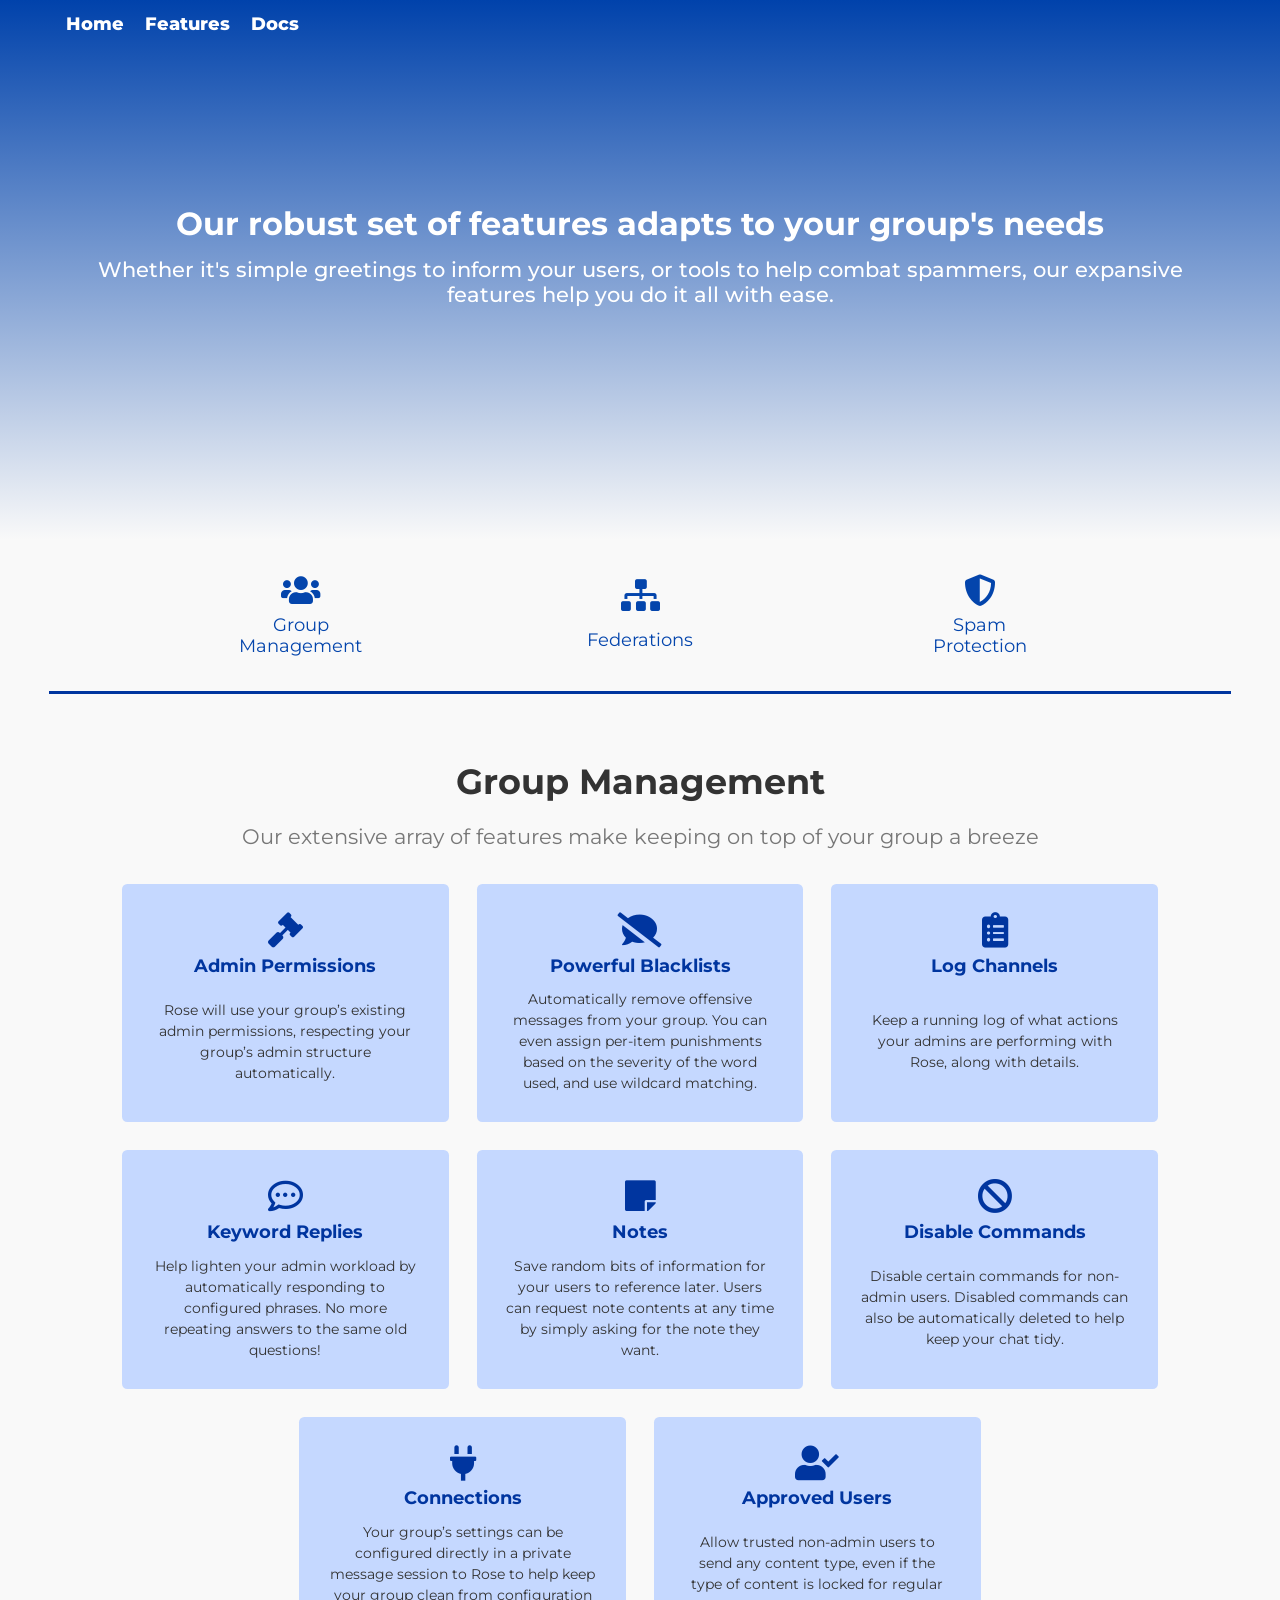
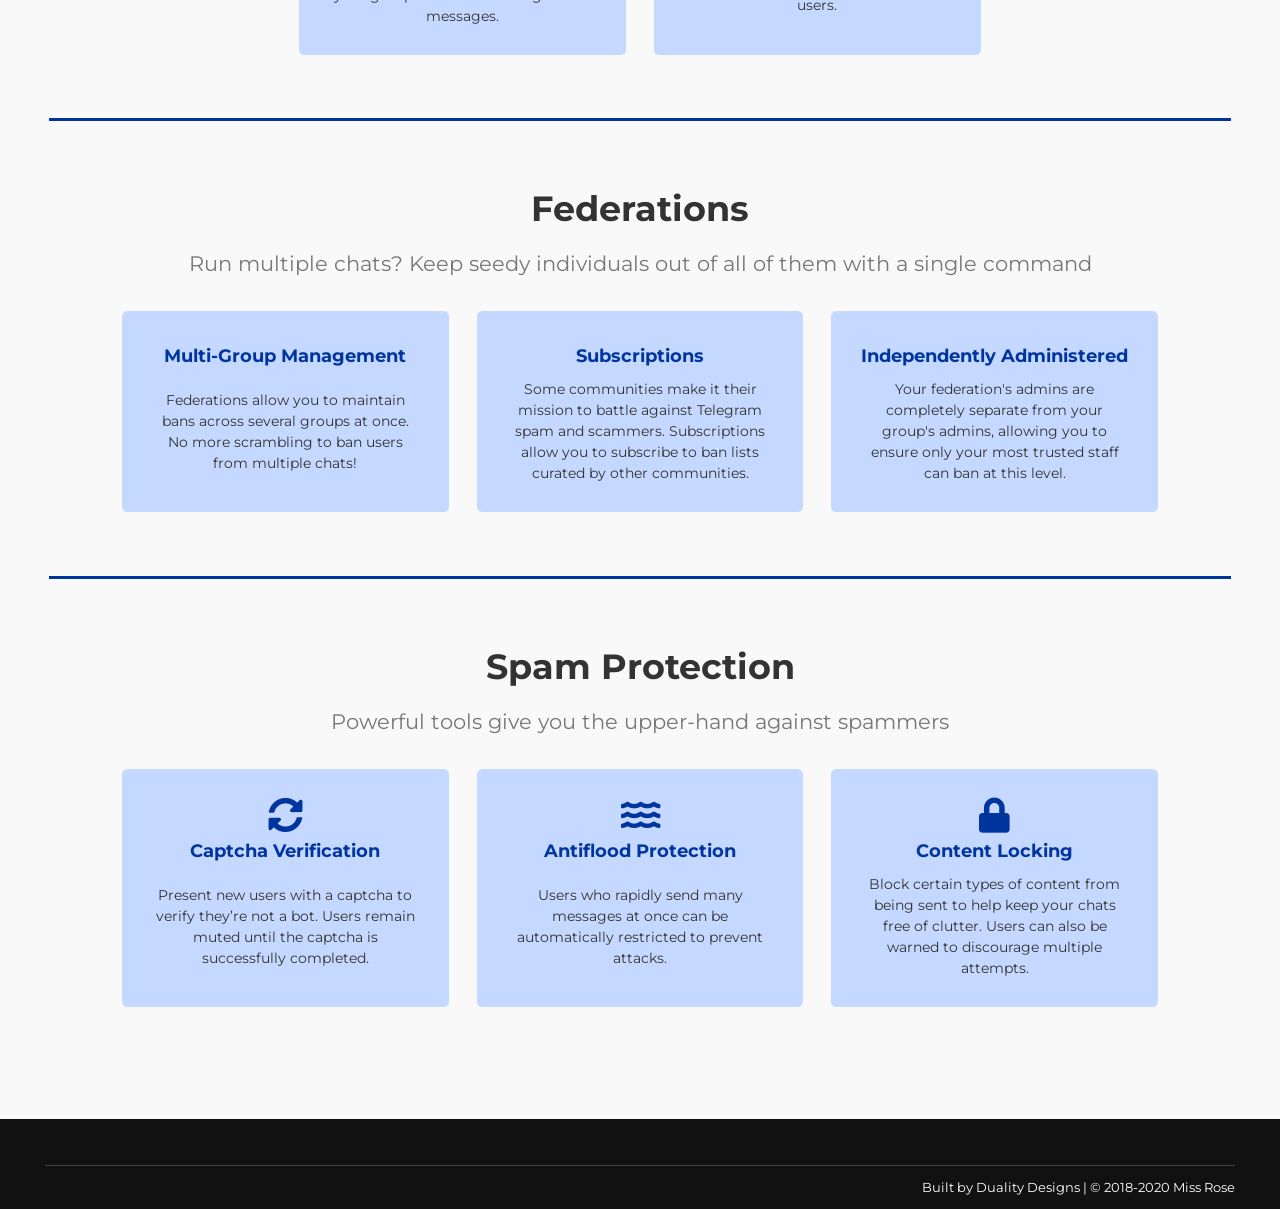
==== features/index.html @ efb929ed "Create index.html" ====
<!DOCTYPE html>
<html lang="en-us"><head>
    <meta charset="UTF-8">
    <meta name="generator" content="Hugo 0.62.2">
    <meta name="build-date" content="2020-01-05T18:57:23Z">
    <meta name="viewport" content="width=device-width, initial-scale=1.0">
    <link href="https://fonts.googleapis.com/css2?family=Montserrat:wght@300;400;500;600&display=swap" rel="stylesheet">
    <link href="https://fonts.googleapis.com/css2?family=Roboto&display=swap" rel="stylesheet"> 
    <link href="https://fonts.googleapis.com/css2?family=Raleway&display=swap" rel="stylesheet">
    <link rel="icon" type="image/x-icon" href="/favicon.ico">
    <link rel="stylesheet" href="/css/style.css">
    <link rel="stylesheet" href="/css/objective.css">
    <link rel="stylesheet" href="/css/iphonex.css">
    <link rel="stylesheet" href="https://cdnjs.cloudflare.com/ajax/libs/font-awesome/5.10.2/css/all.min.css">
    <title>Features - Miss Rose</title>
</head><body><header class="site-header">
    <div class="container">
        <nav class="navbar">
            <div class="nav-logo">
                <img src="/img/logo/rose_logo.png" alt="">
            </div>
            <div class="nav-btn">
                <span></span>
                <span></span>
                <span></span>
            </div>
            <div class="nav-links collapsed">
                <ul class="nav-menu">
                    
                    <li><a href="/">Home</a></li>
                    
                    <li><a href="/features">Features</a></li>
                    
                    <li><a href="/guide">Docs</a></li>
                    
                    
                </ul>
            </div>
        </nav>
    </div>
</header>
<main>

    <section class="splash-area-features">
    <div class="row">
        <div class="container splash-area-features-text">
            <h1 class="splash-title-features">Our robust set of features adapts to your group's needs</h1>
            <h4 class="splash-desc-features">Whether it's simple greetings to inform your users, or tools to help combat
                spammers, our expansive features help you do it all with ease.</h4>
        </div>
    </div>
</section>
<nav class="feature-menu">
    <div class="container row justify-evenly align-stretch">
        <a href="#feature-1"><div class="feature-menu-entry"><i class="fas fa-users"></i>
            <p>Group Management</p></div>
        </a>
        <a href="#feature-2"><div class="feature-menu-entry"><i class="fas fa-sitemap"></i>
            <p>Federations</p></div>
        </a>
        <a href="#feature-3"><div class="feature-menu-entry"><i class="fas fa-shield-alt"></i>
            <p>Spam Protection</p></div>
        </a>
        
    </div>
</nav>

    <section id="feature-1" class="feature-area">
    <div class="container">
        <h2>Group Management</h2>
        <h3>Our extensive array of features make keeping on top of your group a breeze</h3>
        <div class="feature-glider">
            <div class="glider-track" data-glide-el="track">
                <div class="glider-tiles row align-stretch">
                    <div class="col-3 my-1">
                        <div class="feature-card">
                            <div class="feature-card-title">
                                <i class="fas fa-gavel"></i>
                                <h4>Admin Permissions</h4>
                            </div>
                            <div class="feature-card-body">
                                <p>Rose will use your group’s existing admin permissions, respecting your group’s admin
                                    structure
                                    automatically.</p>
                            </div>
                        </div>
                    </div>
                    <div class="col-3 my-1">
                        <div class="feature-card">
                            <div class="feature-card-title">
                                <i class="fas fa-comment-slash"></i>
                                <h4>Powerful Blacklists</h4>
                            </div>
                            <div class="feature-card-body">
                                <p>Automatically remove offensive messages from your group. You can even assign per-item
                                    punishments
                                    based on the severity of the word used, and use wildcard matching.</p>
                            </div>
                        </div>
                    </div>
                    <div class="col-3 my-1">
                        <div class="feature-card">
                            <div class="feature-card-title">
                                <i class="fas fa-clipboard-list"></i>
                                <h4>Log Channels</h4>
                            </div>
                            <div class="feature-card-body">
                                <p>Keep a running log of what actions your admins are performing with Rose, along with
                                    details.</p>
                            </div>
                        </div>
                    </div>
                    <div class="col-3 my-1">
                        <div class="feature-card">
                            <div class="feature-card-title">
                                <i class="far fa-comment-dots"></i>
                                <h4>Keyword Replies</h4>
                            </div>
                            <div class="feature-card-body">
                                <p>Help lighten your admin workload by automatically responding to configured phrases.
                                    No
                                    more repeating
                                    answers to the same old questions!</p>
                            </div>
                        </div>
                    </div>
                    <div class="col-3 my-1">
                        <div class="feature-card">
                            <div class="feature-card-title">
                                <i class="fas fa-sticky-note"></i>
                                <h4>Notes</h4>
                            </div>
                            <div class="feature-card-body">
                                <p>Save random bits of information for your users to reference later. Users can request
                                    note
                                    contents at
                                    any time by simply asking for the note they want.</p>
                            </div>
                        </div>
                    </div>
                    <div class="col-3 my-1">
                        <div class="feature-card">
                            <div class="feature-card-title">
                                <i class="fas fa-ban"></i>
                                <h4>Disable Commands</h4>
                            </div>
                            <div class="feature-card-body">
                                <p>Disable certain commands for non-admin users. Disabled commands can also be
                                    automatically
                                    deleted to
                                    help keep your chat tidy.</p>
                            </div>
                        </div>
                    </div>
                    <div class="col-3 my-1">
                        <div class="feature-card">
                            <div class="feature-card-title">
                                <i class="fas fa-plug"></i>
                                <h4>Connections</h4>
                            </div>
                            <div class="feature-card-body">
                                <p>Your group’s settings can be configured directly in a private message session to Rose
                                    to
                                    help keep
                                    your group clean from configuration messages.</p>
                            </div>
                        </div>
                    </div>
                    <div class="col-3 my-1">
                        <div class="feature-card">
                            <div class="feature-card-title">
                                <i class="fas fa-user-check"></i>
                                <h4>Approved Users</h4>
                            </div>
                            <div class="feature-card-body">
                                <p>Allow trusted non-admin users to send any content type, even if the type of content
                                    is
                                    locked for
                                    regular users.</p>
                            </div>
                        </div>
                    </div>
                </div>
            </div>
            <div class="glider-arrows" data-glide-el="controls">
                <button class="glider-arrow glider-arrow-l" data-glide-dir="<"><i
                        class="fas fa-chevron-circle-left"></i></button>
                <button class="glider-arrow glider-arrow-r" data-glide-dir=">"><i
                        class="fas fa-chevron-circle-right"></i></button>
            </div>
            <div class="glider-bullets" data-glide-el="controls[nav]">
                <button class="glider-bullet" data-glide-dir="=0"></button>
                <button class="glider-bullet" data-glide-dir="=1"></button>
                <button class="glider-bullet" data-glide-dir="=2"></button>
                <button class="glider-bullet" data-glide-dir="=3"></button>
                <button class="glider-bullet" data-glide-dir="=4"></button>
                <button class="glider-bullet" data-glide-dir="=5"></button>
                <button class="glider-bullet" data-glide-dir="=6"></button>
                <button class="glider-bullet" data-glide-dir="=7"></button>
            </div>
        </div>
    </div>
</section>
<section id="feature-2" class="feature-area">
    <div class="container">
        <h2>Federations</h2>
        <h3>Run multiple chats? Keep seedy individuals out of all of them with a single command</h3>
        <div class="feature-glider">
            <div class="glider-track" data-glide-el="track">
                <div class="glider-tiles row align-stretch">
                    <div class="col-3 my-1">
                        <div class="feature-card">
                            <div class="feature-card-title">
                                <h4>Multi-Group Management</h4>
                            </div>
                            <div class="feature-card-body">
                                <p>Federations allow you to maintain bans across several groups at once. No more scrambling to ban
                                    users
                                    from multiple chats!</p>
                            </div>
                        </div>
                    </div>
                    <div class="col-3 my-1">
                        <div class="feature-card">
                            <div class="feature-card-title">
                                <h4>Subscriptions</h4>
                            </div>
                            <div class="feature-card-body">
                                <p>Some communities make it their mission to battle against Telegram spam and scammers.
                                    Subscriptions
                                    allow you to subscribe to ban lists curated by other communities.</p>
                            </div>
                        </div>
                    </div>
                    <div class="col-3 my-1">
                        <div class="feature-card">
                            <div class="feature-card-title">
                                <h4>Independently Administered</h4>
                            </div>
                            <div class="feature-card-body">
                                <p>Your federation's admins are completely separate from your group's admins, allowing you to ensure
                                    only your most trusted staff can ban at this level.</p>
                            </div>
                        </div>
                    </div>
                </div>
            </div>
            <div class="glider-arrows" data-glide-el="controls">
                <button class="glider-arrow glider-arrow-l" data-glide-dir="<"><i
                        class="fas fa-chevron-circle-left"></i></button>
                <button class="glider-arrow glider-arrow-r" data-glide-dir=">"><i
                        class="fas fa-chevron-circle-right"></i></button>
            </div>
            <div class="glider-bullets" data-glide-el="controls[nav]">
                <button class="glider-bullet" data-glide-dir="=0"></button>
                <button class="glider-bullet" data-glide-dir="=1"></button>
                <button class="glider-bullet" data-glide-dir="=2"></button>
            </div>
        </div>
    </div>
</section>
<section id="feature-3" class="feature-area">
    <div class="container">
        <h2>Spam Protection</h2>
        <h3>Powerful tools give you the upper-hand against spammers</h3>
        <div class="feature-glider">
            <div class="glider-track" data-glide-el="track">
                <div class="glider-tiles row align-stretch">
                    <div class="col-3 my-1">
                        <div class="feature-card">
                            <div class="feature-card-title">
                                <i class="fas fa-sync-alt"></i>
                                <h4>Captcha Verification</h4>
                            </div>
                            <div class="feature-card-body">
                                <p>Present new users with a captcha to verify they’re not a bot. Users remain muted
                                    until the captcha is
                                    successfully completed.</p>
                            </div>
                        </div>
                    </div>
                    <div class="col-3 my-1">
                        <div class="feature-card">
                            <div class="feature-card-title">
                                <i class="fas fa-water"></i>
                                <h4>Antiflood Protection</h4>
                            </div>
                            <div class="feature-card-body">
                                <p>Users who rapidly send many messages at once can be automatically restricted to
                                    prevent attacks.</p>
                            </div>
                        </div>
                    </div>
                    <div class="col-3 my-1">
                        <div class="feature-card">
                            <div class="feature-card-title">
                                <i class="fas fa-lock"></i>
                                <h4>Content Locking</h4>
                            </div>
                            <div class="feature-card-body">
                                <p>Block certain types of content from being sent to help keep your chats free of
                                    clutter. Users can
                                    also be warned to discourage multiple attempts.</p>
                            </div>
                        </div>
                    </div>
                </div>
            </div>
            <div class="glider-arrows" data-glide-el="controls">
                <button class="glider-arrow glider-arrow-l" data-glide-dir="<"><i
                        class="fas fa-chevron-circle-left"></i></button>
                <button class="glider-arrow glider-arrow-r" data-glide-dir=">"><i
                        class="fas fa-chevron-circle-right"></i></button>
            </div>
            <div class="glider-bullets" data-glide-el="controls[nav]">
                <button class="glider-bullet" data-glide-dir="=0"></button>
                <button class="glider-bullet" data-glide-dir="=1"></button>
                <button class="glider-bullet" data-glide-dir="=2"></button>
            </div>
        </div>
    </div>
</section>


    </main>
    <div class="to-top-btn hide"><i class="fas fa-chevron-up"></i></div><footer class="site-footer">
    <div class="container">
        <div class="row footer-row">
            <div class="footer-logo">
                <a href="https://t.me/RoseSupportChannel" target="_blank"><img src="/img/logo/join_us_logo.svg" alt=""></a>
            </div>
            <div class="footer-logo">
                <a href="https://www.netlify.com/" target="_blank"><img src="/img/logo/netlify_logo.svg" alt=""></a>
            </div>
            <div class="footer-logo">
                <a href="https://gohugo.io/" target="_blank"><img src="/img/logo/hugo_logo.svg" alt=""></a>
            </div>

        </div>
        <div class="site-copyright">
            <p></p>
            <p><a href="#">Built by Duality Designs</a> | © 2018-2020 Miss Rose</p>
        </div>
    </div>
</footer>

<script src="/js/glide.min.js"></script>
<script src="/js/main.min.js"></script></body>
</html>
---- css/style.css ----
html {
    font-size: 14px;
    font-family: 'Montserrat', sans-serif;
    box-sizing: border-box;
}
*, *:before, *:after {
    box-sizing: border-box;
}
* {
    margin: 0;
}
body {
    background-color: #f9f9f9;
    color: #333;
    min-height: 100vh;
    display: flex;
    flex-direction: column;
}

main {
    flex: 1;
    margin-bottom: 2rem;
}

/* Header and Navbar */
.site-header {
    position: fixed;
    width: 100%;
    min-height: 5rem;
    padding: 0.5rem 2rem;
    color:white;
    border-bottom: 1px solid transparent;
    transition: 0.4s ease-in-out;
    z-index: 99;
}
.site-header.active,
.site-header.open {
    background-color: #9f005f;
    border-bottom: 1px inset #ff048e;
    box-shadow: -2px 1px 9px 2px #000;
}
.site-header.docs {
    position: relative;
    background-color: #9f0092;
}
.navbar {
    display: flex;
    flex-wrap: wrap;
    justify-content: space-between;
    align-items: center;
}
.nav-logo img {
    width: 56px;
}
.nav-btn {
    cursor: pointer;
}
.nav-btn span {
    display: block;
    position: relative;
    background-color: #fff;
    width: 2rem;
    height: 3px;
    margin-bottom: 6px;
    opacity: 1;
    border-radius: 1rem;
    transform: rotate(0deg);
    transition: 0.3s ease-in-out;
}
.nav-btn span:last-of-type {
    margin-bottom: 0;
}
.nav-btn.open span:first-of-type {
    transform-origin: 12px 6px;
    transform: rotate(135deg);
}
.nav-btn.open span:nth-child(2) {
    opacity: 0;
}
.nav-btn.open span:nth-child(3) {
    transform-origin: 12px -3px;
    transform: rotate(-135deg);
}

.nav-links {
    flex: 1 0 100%;
    display: flex;
    flex-direction: column;
    align-items: flex-start;
    justify-content: center;
    transform: scaleY(1);
    height: 12.5rem;
    padding: 0 2rem;
    margin: 0 -2rem;
    transform-origin: top;
    transition: all 0.2s cubic-bezier(0.55, 0.055, 0.675, 0.19);
}
.nav-links.collapsed {
    transform: scaleY(0);
    height: 0;
    margin: 0;
}
.nav-menu {
    display: flex;
    flex: 1 1 auto;
    flex-direction: column;
    justify-content: space-evenly;
    padding: 0;
    list-style: none;
    line-height: 2;
}
.nav-menu a {
    text-decoration: none;
    font-size: 1.25rem;
    font-weight: 800;
    color: inherit;
}


/* Site Footer */
.site-footer {
    background: #111;
    color: #fff;
    padding: 1rem;
    margin-top: -2rem;
}
.site-copyright {
    font-size: 0.9rem;
    border-top: 1px solid #444;
    text-align: right;
}
.site-copyright a {
    color: inherit;
    text-decoration: none;
}
.site-copyright p {
    margin-top: 1rem;
}
.footer-row {
    justify-content: center;
}
.footer-logo {
    text-align: center;
    flex: 0 0 8rem;
    filter: grayscale(100%);
    opacity: 0.5;
    transition: all 0.2s linear;
}
.footer-logo:hover {
    filter: none;
    opacity: 1;
}
.footer-logo:first-of-type {
    flex: 0 0 100%;
    opacity: inherit;
    filter: none;
}
.footer-logo img {
    width: 100%;
    max-width: 7rem;
    margin: 1rem 0;
}
.footer-logo:first-of-type img {
    max-width: 18rem;
}

.to-top-btn.hide {
    display: none;
}
.to-top-btn {
    position: sticky;
    display: block;
    width: min-content;
    bottom: 2rem;
    left: 100%;
    margin: -4.25rem 2rem 0;
    background-color: #00359f;
    color: #f9f9f9;
    font-size: 2.5rem;
    padding: 0.55rem 1rem;
    border-radius: 100%;
    box-shadow: 0 0 5px 3px rgba(0,0,0,0.5);
    cursor: pointer;
}

.splash-area {
    height: 100vh;
    display: flex;
    text-align: center;
    color: white;
    background-image: url(/img/bg/artboard_79.png);
    background-size: cover;
    padding: 1rem;
}
.splash-title {
    font-size: 3rem;
    margin-bottom: 1rem;
}
.splash-desc {
    font-size: 1.5rem;
    font-weight: 500;
    margin-bottom: 2rem;
}
.splash-area .col-6 {
    align-self: center;
}
.splash-area .col-3 {
    display: none;
}
.splash-scrollicon {
    /*color: #63b1f7;*/
    color: #fff;
    font-size: 2rem;
    position: absolute;
    margin-bottom: 0.5rem;
    bottom: 0;
    left: 50%;
    transform: translateX(-50%);
}
.promo-area {
    padding: 4rem 2rem;
}
.promo-area:nth-of-type(2n+1) {
    background: #eaeaea;
}
.promo-title {
    text-transform: uppercase;
    font-size: 1.75rem;
    color: rgb(0,153,213);
    margin-bottom: 1rem;
}
.promo-subtitle {
    font-size: 1.6rem;
}
.promo-description {
    padding-top: 1rem;
    font-size: 1.5rem;
    line-height: 1.5;
}

.try-rose {
    text-align: center;
    background-image: url(/img/bg/artboard_103.png);
    background-position: 75% 50%;
    color: #e6e6e6;
    padding: 5rem 2rem;
}
.try-rose img {
    width: 12.5rem;
}
.try-header {
    font-size: 2rem;
    margin: 0.5rem;
}
.try-subheader {
    font-size: 1.25rem;
    margin: 1.5rem;
}

.splash-area-features {
    height: 60vh;
    display: flex;
    background-image: linear-gradient(rgb(0, 66, 171),rgba(0, 0, 0, 0)),url(/img/bg/artboard_196.png);
    background-size: cover;
    background-position: center;
    color: white;
    justify-content: center;
}
.splash-area-features-text {
    display: flex;
    flex-direction: column;
    justify-content: center;
    align-items: center;
    text-align: center;
    padding: 0 2.5rem;
}
.splash-title-features {
    font-size: 2.25rem;
    margin-bottom: 1rem;
}
.splash-desc-features {
    font-size: 1.5rem;
    font-weight: 500;
    margin-bottom: 2rem;
}


.feature-menu {
    display: none;
    padding: 1rem;
    text-align: center;
    font-size: 1.25rem;
    margin: 1rem;
}
.feature-menu a {
    text-decoration: none;
    color: inherit;
}
.feature-menu-entry {
    display: flex;
    flex-direction: column;
    justify-content: space-around;
    border-radius: 0.5rem;
    height: 100%;
    color: #0445ac;
    padding: 0.5rem 1.5rem;
    width: 12rem;
    transition: all 0.1s ease-in-out;
}
.feature-menu-entry:hover {
    background: #00359f;
    color: #fff;
}
.feature-menu-entry i {
    font-size: 2.25rem;
    margin-bottom: 0.5rem;
}
.feature-area {
    text-align: center;
}
.feature-area .container {
    padding: 1.5rem 0;
}
#feature-1 .container {
    border-top: none;
}
.feature-area:last-of-type .container {
    margin-bottom: 3.5rem;
    
}
.feature-area .row {
    justify-content: center;
}
.feature-area h2 {
    font-size: 2.5rem;
    margin: 0.5em;
}
.feature-area h3 {
    font-size: 1.5rem;
    margin: 1em;
    font-weight: normal;
    color: #777;
}

.feature-card {
    padding: 2rem;
    display: flex;
    flex-direction: column;
    justify-content: space-between;
    border-radius: 0.375rem;
    background-color: #c5d8ff;
    line-height: 1.5;
    text-align: center;
    width: 75%;
    margin: 0 auto;
    height: 17.5rem;
}
.feature-card-title {
    flex: 0;
}
.feature-card-title h4 {
    font-size: 1.25rem;
    margin: 0.25rem 0 0.75rem;
    color: #00359f;
}
.feature-card-title i {
    font-size: 2.5rem;
    color: #00359f;
}
.feature-card-body {
    flex: 1;
    display: flex;
    flex-direction: column;
    justify-content: center;
}

/* Glider Styling */
.feature-glider {
    position: relative;
    width: 100%;
    box-sizing: border-box; 
}
.glider-track {
    overflow: hidden; 
}
.glider-tiles {
        position: relative;
        width: 50%;
        list-style: none;
        backface-visibility: hidden;
        transform-style: preserve-3d;
        touch-action: pan-Y;
        overflow: hidden;
        padding: 0;
        display: flex;
        flex-wrap: nowrap;
        will-change: transform;
}
 
/* Glider Arrows */
.glider-arrow {
    position: absolute;
    top: 50%;
    transform: translateY(-50%);
    border: none;
    background: none;
    color: #00359f;
    z-index: 2;
    cursor: pointer;
    transition: opacity 150ms ease, border 300ms ease-in-out;
    font-size: 2rem;
    outline: none;
  }
    .glider-arrow-l {
      left: 1rem; }
    .glider-arrow-r {
      right: 1rem; }
    .glider-arrow-disabled {
      opacity: 0.33; }

      .glider--swipeable{
        cursor: grab;
    }
    .glider--dragging {
        cursor: grabbing;
    }
    .glider-bullets {
        position: relative;
        text-align: center;
    }
      
      .glider-bullet {
        background-color: rgba(6, 92, 228, 0.2);
        width: 9px;
        height: 9px;
        padding: 0;
        border-radius: 50%;
        border: none;
        transition: all 300ms ease-in-out;
        cursor: pointer;
        outline: none;
        
        
        margin: 0 0.25em; }
        .glider-bullet:hover, .glider-bullet:focus {
          background-color: #00359f; }
        .glider-bullet--active {
          background-color: #00359f; }


/* Docs Styling */
.open-docs-nav {
    position: sticky;
    top: 0;
    align-items: center;
    background-color: #c5d8ff;
    padding: 0.75rem 1.25rem;
    color: #4665a2;
    z-index: 99;
}
.open-docs-nav a {
    margin: 0.5rem;
    font-size: 1.25rem;
    font-weight: 600;
    text-decoration: none;
    color: inherit;
}
.open-docs-nav a:visited {
    color: inherit;
}
.docs-nav-btn {
    cursor: pointer;
    margin-right: 0.25rem;
}
.docs-nav-btn span {
    display: block;
    width: 1.65rem;
    position: relative;
    height: 3px;
    margin-bottom: 4px;
    border-radius: 1rem;
    background: #4665a2;
}
.docs-nav-btn span:last-of-type {
    margin-bottom: 0;
}
.row.docs-flex {
    margin: 1rem 0 2.5rem;
    flex-wrap: nowrap;
    align-items: flex-start;
}


/* Docs Mobile Navmenu */
.docs-nav {
    z-index: 99;
    position: fixed;
    height: 100vh;
    top: 0;
    width: 22rem;
    padding: 1rem;
    overflow-y: scroll;
    /*flex: 1 0 20rem;*/
    left: -22rem;
    background: #fff;
    border-right: 1px inset black;
    box-shadow: 0 0 5px 1px rgba(0, 0, 0, 0.5);
    transition: all 0.2s ease-in-out;
}
.docs-nav h2 {
    margin: 0.5rem 0;
    font-size: 2.5rem;
}
.docs-nav h3 {
    font-size: 1.5rem;
    font-weight: 400;
    margin: 1rem 0;
}
.docs-nav-titlebar {
    display: flex;
    justify-content: space-between;
    align-items: center;
}
.docs-nav-titlebar a {
    color: #00359f;
    text-decoration: none;
}
.docs-nav-titlebar .fa-times {
    font-size: 2rem;
    padding-right: 1rem;
    cursor: pointer;
}     

.docs-nav.open {
    left: 0;
}

.docs-nav-list {
    padding-left: 0;
    margin-bottom: 2rem;
}
.docs-nav-list li {
    display: block;
    position: relative;
    padding-left: 0;
}
.docs-navhide {
    display: none;
}
.docs-nav-list a {
    display: block;
    padding: 0.2em 2.25em 0.2em;
    color: inherit;
    text-decoration: none;
    border-left: 1px solid grey;
    line-height: 1.5em;
}
.docs-nav-list a:hover {
    text-decoration: underline;
}
.docs-nav-list ul a {
    padding-left: 4em;
}
.docs-nav-list .docs-nav-active {
    position: relative;
    color: #00359f;
    font-weight: bold;
    border-left: 2px solid #00359f;
    left: -1px;
}
.docs-nav-list li > ul {
    padding: 0;
}
.docs-nav-list .docs-nav-closed {
    position: absolute;
    top: 0;
    width: 1.75rem;
    height: 1.75rem;
    cursor: pointer;
    background-image: url([data-uri]);
    background-repeat: no-repeat;
    background-position: 0.45em 0.075em;
    filter: brightness(30%);
}
.docs-nav-list .docs-nav-open {
    background-image: url([data-uri]);
    background-position: 0.25em 0.15em;
    filter: brightness(30%);
}


/* Guide Content */
.docs-content {
    width: 100%;
    max-width: 100%;
    /*flex: 0 1 75%;*/
    font-family: 'Roboto', sans-serif;
    padding: 0 1.25rem;
    line-height: 1.75;
}
.docs-content a {
    color: #08f;
}
.docs-content p {
    margin: 1rem 0;
}
.docs-content h1,
.docs-content h2,
.docs-content h3,
.docs-content h4,
.docs-content h5,
.docs-content h6 {
    font-family: 'Montserrat', sans-serif;
    color: #00359f;
}
.docs-content h1 {
    font-size: 2.75rem;
    font-weight: 500;
    border-bottom: 1px solid rgba(0,0,0,0.25);
}
.docs-content h2 {
    font-size: 2rem;
    font-weight: 500;
}
.docs-content h3 {
    font-size: 1.5rem;
    font-weight: 500;
}
.docs-content h4 {
    font-size: 1.25rem;
    font-weight: 400;
}
.docs-content h6 {
    font-size: 1.1em;
    text-decoration: underline;
    margin: 1.5em 0 -1em;
}
.docs-content code,
.docs-content blockquote {
    color: #00359f;
	/*font-family: 'Source Code Pro', monospace;*/
	padding: 0.25rem 0.25rem;
	border-radius: 0.2rem;
	background-color: #c5d8ff
}
.docs-content blockquote {
    width: max-content;
}
.docs-content blockquote p {
    margin: 0;
}
.docs-content .docs-note {
    position: relative;
    display: inline-block;
    font-size: 0.9rem;
    font-weight: bold;
    padding: 0.75rem 1.25rem;
    border-top: 1px solid #00359f;
    border-bottom: 1px solid #00359f;
    margin: 2rem 2.5rem;
}
.docs-content .docs-note span {
    position: absolute;
    background: #00359f;
    padding: 0 0.5em;
    color: white;
    font-size: 0.95em;
    top: -1.75em;
    text-transform: uppercase;
    left: 0;
    font-family: 'Raleway', sans-serif;
}
.docs-content figure {
	text-align: center;
    font-size: 0.9rem;
	padding: 0.5rem 0.5rem 0.25rem;
	border: 1px solid #1c1b1b;
	border-radius: 0.5rem;
	background: #0b0b0b;
    box-shadow: 5px 5px 6px 0px #000000;
    max-width: 30%;
    margin: 0 2rem;
}
.docs-content figure img {
    width: 100%;
}
.docs-content .figure-l {
    float: left;
    margin-left: 0.25rem;
}
.docs-content .figure-r {
    float: right;
    margin-right: 0.25rem;
}
.docs-content th {
    background: #00359f;
    padding: 0 1em;
    word-wrap: break-word;
    width: auto;
    color: #fff;
}
.docs-content td {
    padding: 0 1em;
    text-align: center;
}
.docs-content tr {
    background: #c5d8ff;
}
.docs-content tr:nth-child(2n) {
    background: #f9f9f9;
}

/* Old Guide CSS */
.docs-content aside {
    position: relative;
    display: inline-block;
    font-size: 0.9rem;
    font-weight: bold;
    padding: 0.75rem 1.25rem;
    border-top: 1px solid #00359f;
    border-bottom: 1px solid #00359f;
    margin: 2rem 2.5rem;
}
.docs-content span {
    position: absolute;
    background: #00359f;
    padding: 0 0.5em;
    color: white;
    font-size: 0.95em;
    top: -1.75em;
    text-transform: uppercase;
    left: 0;
    font-family: 'Raleway', sans-serif;
}

/* Desktop View */
@media only screen and (min-width: 768px) {
    /* Header and Nav */
    .site-header {
        padding: 1rem 2rem;
    }
    .nav-btn {
        display: none;
    }
    .nav-links {
        flex: 1 0 auto;
        flex-direction: row;
        justify-content: space-between;
        align-items: center;
        height: inherit;
        margin: 0;
        padding: 0;
        box-shadow: none;
        border-top: none;
    }
    .nav-links a {
        position: relative;
    }
    .nav-menu a:after {
        content: "";
        display: block;
        position: absolute;
        background: linear-gradient(90deg,#abffff 15%,#00fcfc 90%);
        margin-top: -3px;
        height: 3px;
        width: 0;
        border-radius: 1rem;
        transition: width 0.3s ease;
    }
    .nav-links.collapsed {
        transform: unset;
    }
    .nav-menu {
        flex-direction: row;
        justify-content: flex-start;
        align-items: center;
        padding: 0;
    }
    .nav-menu li {
        padding-left: 1.5rem;
        position: relative;
    }
    .nav-menu li:not(:nth-of-type(5)) a:hover:after {
        width: 100%;
     }
    .nav-menu li:nth-of-type(5) {
        flex: 1 0 auto;
        text-align: right;
    }
    li .login-btn {
        color: white;
        border-radius: .5rem;
        padding: 0.75rem 1rem;
        background-color: #d56503;
    }

    /* Splash */
    .splash-area {
        background-position: center;
    }
    .splash-area .col-3 {
        display: initial;
    }
    .promo-description.promo-right {
        padding-left: 4rem;
    }
    .promo-description.promo-left {
        padding-right: 4rem;
    }
    .promo-title {
        text-transform: uppercase;
        font-size: 1.75rem;
        color: rgb(0,153,213);
        margin-bottom: 1rem;
    }
    .promo-subtitle {
        font-size: 2.25rem;
    }
    .promo-description {
        font-size: 1.5rem;
        line-height: 2;
    }
    .promo-left {
        order: 0;
    }
    .promo-right {
        order: 1;
    }

    .feature-menu {
        display: block;
    }
    .feature-area {
        padding: 0 3.5rem;
    }
    .feature-area .container {
        border-top: 3px solid #00359f;
        padding: 3.5rem 0;
    }
    #feature-1 .container {
        border-top: 3px solid #00359f;
    }
    .glider-tiles {
        width: initial;
        justify-content: center;
    }
    .glider-arrow, .glider-bullets {
        display: none;
    }
    .glider--swipeable, .glider--dragging {
        cursor: initial;
    }
    .feature-card {
        height: 100%;
        width: initial;
    }

    /* docs nav */
    .row.open-docs-nav {
        display: none;
    }
    .docs-nav {
        position: relative;
        left: unset;
        background: initial;
        box-shadow: initial;
        border: unset;
        overflow-y: initial;
        transition: none;
        height: unset;
    }
    .docs-nav-titlebar .fa-times {
        display: none;
    }
    .to-top {
        display: none;
    }
    .footer-row {
        justify-content: space-evenly;
    }
    .footer-logo {
        flex: 0 0 10%;
        order: 1;
    }
    .footer-logo:first-of-type {
        flex: 0 0 17.5%;
        order: 2;
    }
    .footer-logo:nth-of-type(3) {
        order: 3; 
    }
    .footer-logo img,
    .footer-logo:first-of-type img {
        max-width: unset;
    }
}
---- css/objective.css ----
/* Object Framework */
.row {
    display: flex;
    flex-wrap: wrap;
}
.row.align-stretch {
    align-items: stretch;
}
.col-1,.col-2,.col-3,.col-4,.col-5,
.col-6,.col-7,.col-8,.col-9,.col-10 {
    width: 100%;
    max-width: 100%;
    padding: 0 1rem;
}

.justify-evenly {
    justify-content: space-evenly;
}
.justify-between {
    justify-content: space-between;
}

.mb-1 {
    margin-bottom: 1rem;
}
.mb-2 {
    margin-bottom: 2rem;
}
.my-1 {
    margin: 1rem 0;
}

/* Buttons */
.btn {
    font-size: 1.25rem;
    font-weight: bold;
    display: inline-block;
    color: white;
    border-radius: .5rem;
    padding: 1rem 1.5rem;
    background-color: #d56503;
    text-decoration: none;
    transition: 0.3s ease-in-out;
}
.btn:hover {
    background: #049fff;
}
/*.btn-nav {
    font-size: 1.25rem;
    font-weight: bold;
    display: inline-block;
    color: white;
    border-radius: .5rem;
    padding: 0.75rem 1rem;
    background-color: #d56503;
    text-decoration: none;
    border: 1px solid transparent;
}*/

/* Desktop Layout */
@media only screen and (min-width: 768px) {
    .container {
        max-width: 85rem;
        margin: 0 auto;
    }
    .row {
        display: flex;
        align-items: center;
        flex-wrap: wrap;
    }
    .col-1 {
        flex: 0 0 10%;
        max-width: 10%;
    }
    .col-2 {
        flex: 0 0 20%;
        max-width: 20%;
    }
    .col-3 {
        flex: 0 0 30%;
        max-width: 30%;
    }
    .col-4 {
        flex: 0 0 40%;
        max-width: 40%;
    }
    .col-5 {
        flex: 0 0 50%;
        max-width: 50%;
    }
    .col-6 {
        flex: 0 0 60%;
        max-width: 60%;
    }
    .col-7 {
        flex: 0 0 70%;
        max-width: 70%;
    }
    .col-8 {
        flex: 0 0 80%;
        max-width: 80%;
    }
    .col-9 {
        flex: 0 0 90%;
        max-width: 90%;
    }
    .col-10 {
        flex: 0 0 100%;
        max-width: 100%;
    }   
}

/* Text */
.text-center {
    text-align: center;
}

/* Spacing *
.pr-4 {
    padding-right: 4rem;
}
.pl-4 {
    padding-left: 4rem;
}*/
---- css/iphonex.css ----
.phone-wrapper {
	width: 75%;
	float: right;
}
.phone {
	position: relative;
	padding: 6% 7%;
}
.phone-ls {
	padding: 3.3% 3%;
}
.phone-body {
	position: absolute;
	top: 0;
	right: 1%;
	bottom: 0;
	left: 1%;
	background: linear-gradient(to top, #e5e5e5 0%, #f7f7f9 10%, #eeeef0 90%);
	border-radius: 14%/7%;
	box-shadow: inset 0 0 3px 1px #000
}
.phone-ls>.phone-body {
	top: 1%;
	right: 0;
	bottom: 1%;
	left: 0;
	border-radius: 7%/14%;
}
.phone-body:before {
	content: '';
	position: absolute;
	top: .7%;
	right: 1.4%;
	bottom: .7%;
	left: 1.4%;
	background-color: #000;
	border-radius: 13%/7%;
	box-shadow: 0 0 3px #000
}
.phone-ls>.phone-body:before {
	top: 1.4%;
	right: .7%;
	bottom: 1.4%;
	left: .7%;
	border-radius: 7%/13%;
}
.phone-body:after {
	content: '';
	position: absolute;
	top: 1%;
	right: 2.3%;
	bottom: 1%;
	left: 2.3%;
	background-color: #000;
	box-shadow: inset 0 0 10px 2px #fff;
	border-radius: 13%/6.5%;
}
.phone-ls>.phone-body:after {
	top: 2.3%;
	right: 1%;
	bottom: 2.3%;
	left: 1%;
	border-radius: 6.5%/13%;
}
.phone-body-cut {
	position: absolute;
	z-index: 2;
	top: 3%;
	left: 50%;
	width: 50%;
	height: 3.5%;
	background-color: #000;
	border-radius: 0 0 10% 10%/80%;
	transform: translate3d(-50%, 0, 0);
}
.phone-ls .phone-body-cut {
	top: 50%;
	left: 3%;
	width: 3.5%;
	height: 50%;
	border-radius: 0 80% 80% 0/10%;
	transform: translate3d(0, -50%, 0);
}
.phone-body-speaker,
.phone-body-camera,
.phone-body-sensor {
	position: absolute;
	z-index: 2;
	background-color: #222;
	transform: translate(-50%, -50%);
}
.phone-body-speaker {
	top: 4%;
	left: 50%;
	width: 12%;
	height: .8%;
	border-radius: 5px;
}
.phone-ls .phone-body-speaker {
	top: 50%;
	left: 4%;
	width: .8%;
	height: 12%;
}
.phone-body-camera {
	top: 4%;
	left: 36%;
	width: 3.5%;
	height: 1.7%;
	border-radius: 50%;
	box-shadow: inset 0 0 2px 1px #000;
}
.phone-ls .phone-body-camera {
	top: 64%;
	left: 4%;
	width: 1.7%;
	height: 3.5%;
}
.phone-body-sensor {
	top: 4%;
	left: 61%;
	width: 2.2%;
	height: 1.1%;
	border-radius: 50%;
	background-color: #2a4a73;
	box-shadow: inset 0 0 2px 1px #000;
}
.phone-ls .phone-body-sensor {
	top: 39%;
	left: 4%;
	width: 1.1%;
	height: 2.2%;
}
.phone-body-mute,
.phone-body-up,
.phone-body-down,
.phone-body-right {
	position: absolute;
	background-color: #b5b8ba;
	box-shadow: inset 0 5px 5px -3px rgba(0, 0, 0, .5), inset 0 -5px 5px -3px rgba(0, 0, 0, .5);
	transform: translate(0, -50%);
}
.phone-ls .phone-body-mute,
.phone-ls .phone-body-up,
.phone-ls .phone-body-down,
.phone-ls .phone-body-right {
	box-shadow: inset 5px 0 5px -3px rgba(0, 0, 0, .5), inset -5px 0 5px -3px rgba(0, 0, 0, .5);
	transform: translate(-50%, 0);
}
.phone-ls .phone-body-right {
	background-color: #f4f6f6;
}
.phone-body-mute {
	top: 14.7%;
	left: -.7%;
	width: .7%;
	height: 4%;
	border-radius: 1px 0 0 1px;
}
.phone-ls .phone-body-mute {
	top: auto;
	left: 14.7%;
	bottom: -.7%;
	width: 4%;
	height: .7%;
	border-radius: 0 0 1px 1px;
}
.phone-body-up,
.phone-body-down {
	left: -1%;
	width: 1%;
	height: 7.5%;
	border-radius: 2px 0 0 2px;
}
.phone-ls .phone-body-up,
.phone-ls .phone-body-down {
	bottom: -1%;
	width: 7.5%;
	height: 1%;
	border-radius: 0 0 2px 2px;
}
.phone-body-up {
	top: 25%;
}
.phone-ls .phone-body-up {
	top: auto;
	left: 25%;
}
.phone-body-down {
	top: 34%;
}
.phone-ls .phone-body-down {
	top: auto;
	left: 34%;
}
.phone-body-right {
	top: 25%;
	right: -1%;
	width: 1%;
	height: 7.5%;
	border-radius: 0 2px 2px 0;
}
.phone-ls .phone-body-right {
	top: -1%;
	right: auto;
	left: 25%;
	width: 7.5%;
	height: 1%;
	border-radius: 2px 2px 0 0;
}
.phone-screen {
	position: relative;
	z-index: 1;
}
.phone-screen- {
	position: relative;
	padding-bottom: 218%;
	background-color: #888;
	border-radius: 10%/5%;
	box-shadow: 0 0 10px #000;
}
.phone-ls .phone-screen- {
	padding-bottom: 46%;
	border-radius: 5%/10%;
}
.phone-screen-frame {
	position: absolute;
	top: 0;
	right: 0;
	bottom: 0;
	left: 0;
	overflow: hidden;
	border-radius: inherit;
	background-size: cover;
	background-position: center center
}
.phone-screen-frame>.fa {
	position: absolute;
	top: 50%;
	left: 50%;
	font-size: 5em;
	transform: translate(-50%, -50%);
}
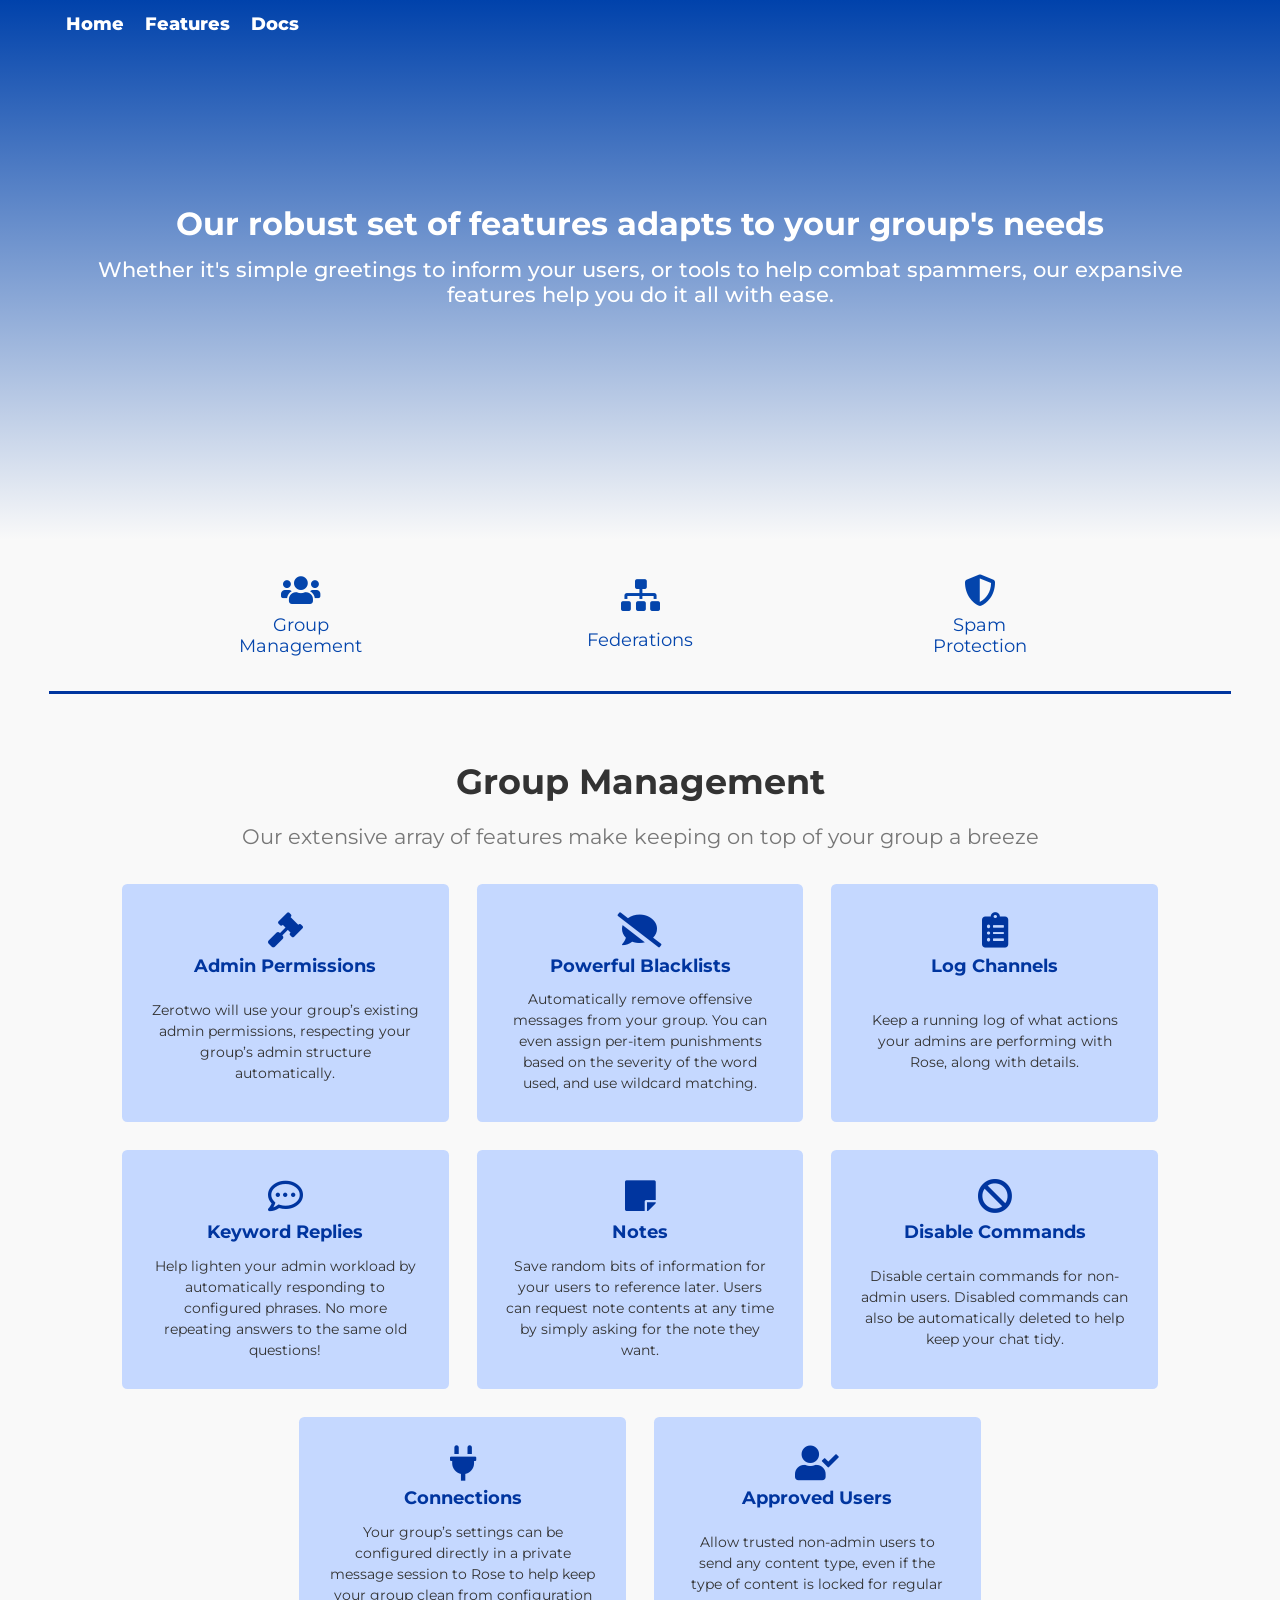
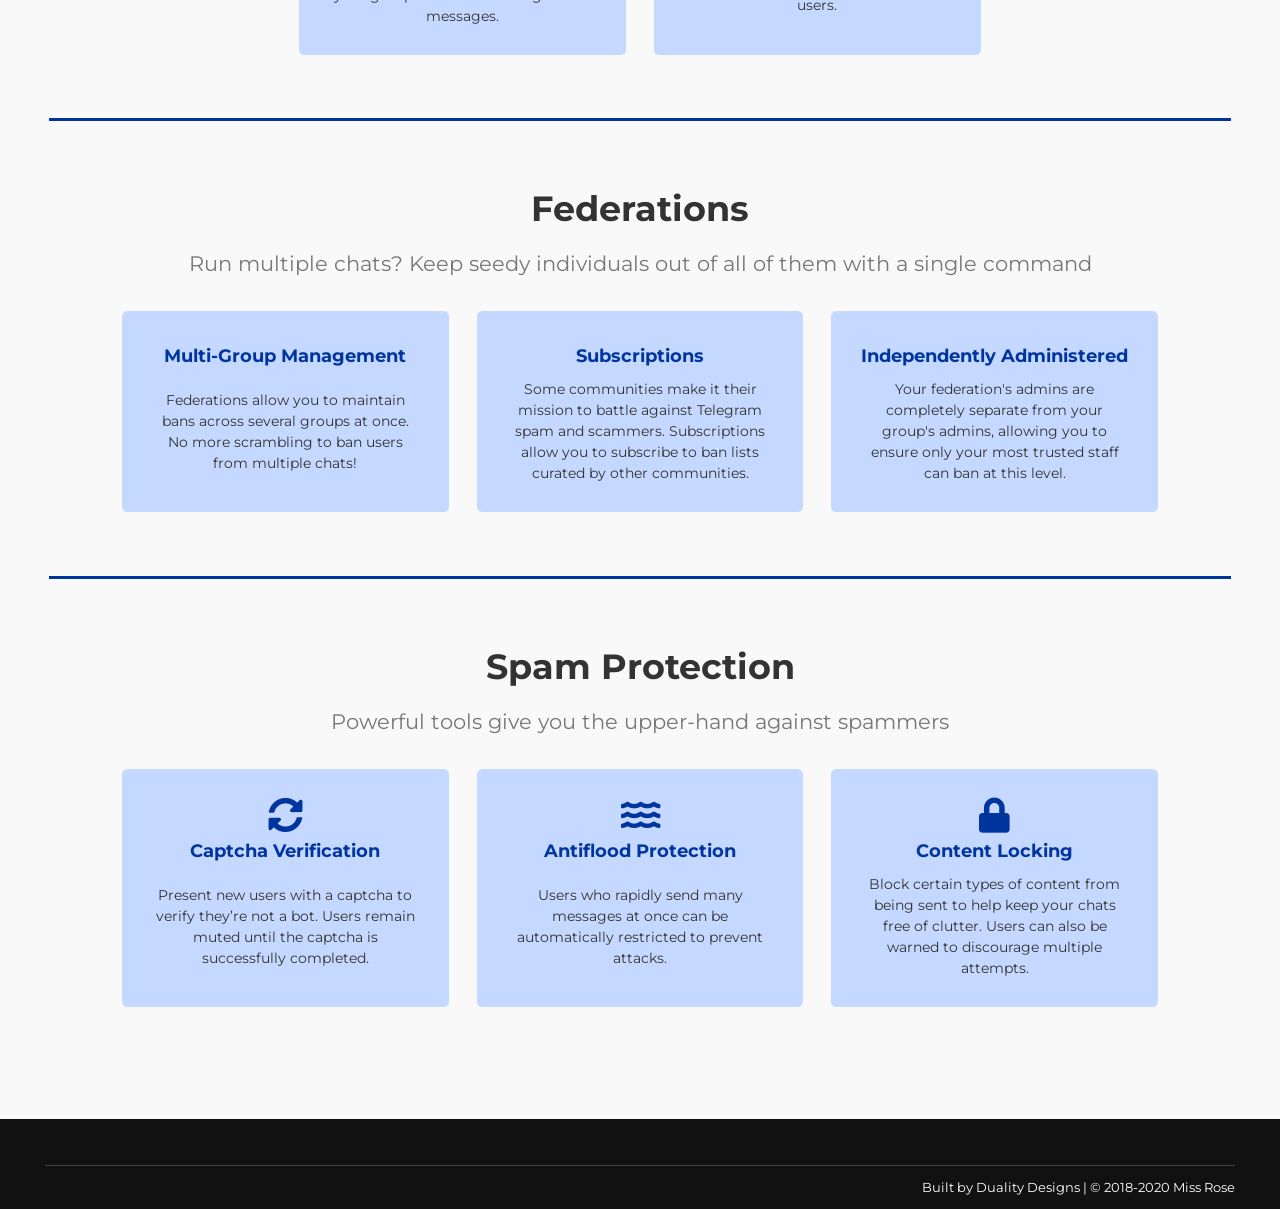
==== commit 8f40a0b9: "Update index.html" ====
--- a/features/index.html
+++ b/features/index.html
@@ -12,7 +12,7 @@
     <link rel="stylesheet" href="/css/objective.css">
     <link rel="stylesheet" href="/css/iphonex.css">
     <link rel="stylesheet" href="https://cdnjs.cloudflare.com/ajax/libs/font-awesome/5.10.2/css/all.min.css">
-    <title>Features - Miss Rose</title>
+    <title>Features - Zerotwo</title>
 </head><body><header class="site-header">
     <div class="container">
         <nav class="navbar">
@@ -79,7 +79,7 @@
                                 <h4>Admin Permissions</h4>
                             </div>
                             <div class="feature-card-body">
-                                <p>Rose will use your group’s existing admin permissions, respecting your group’s admin
+                                <p>Zerotwo will use your group’s existing admin permissions, respecting your group’s admin
                                     structure
                                     automatically.</p>
                             </div>
@@ -327,7 +327,7 @@
     <div class="container">
         <div class="row footer-row">
             <div class="footer-logo">
-                <a href="https://t.me/RoseSupportChannel" target="_blank"><img src="/img/logo/join_us_logo.svg" alt=""></a>
+                <a href="https://t.me/ZerotwoSupport" target="_blank"><img src="/img/logo/join_us_logo.svg" alt=""></a>
             </div>
             <div class="footer-logo">
                 <a href="https://www.netlify.com/" target="_blank"><img src="/img/logo/netlify_logo.svg" alt=""></a>
